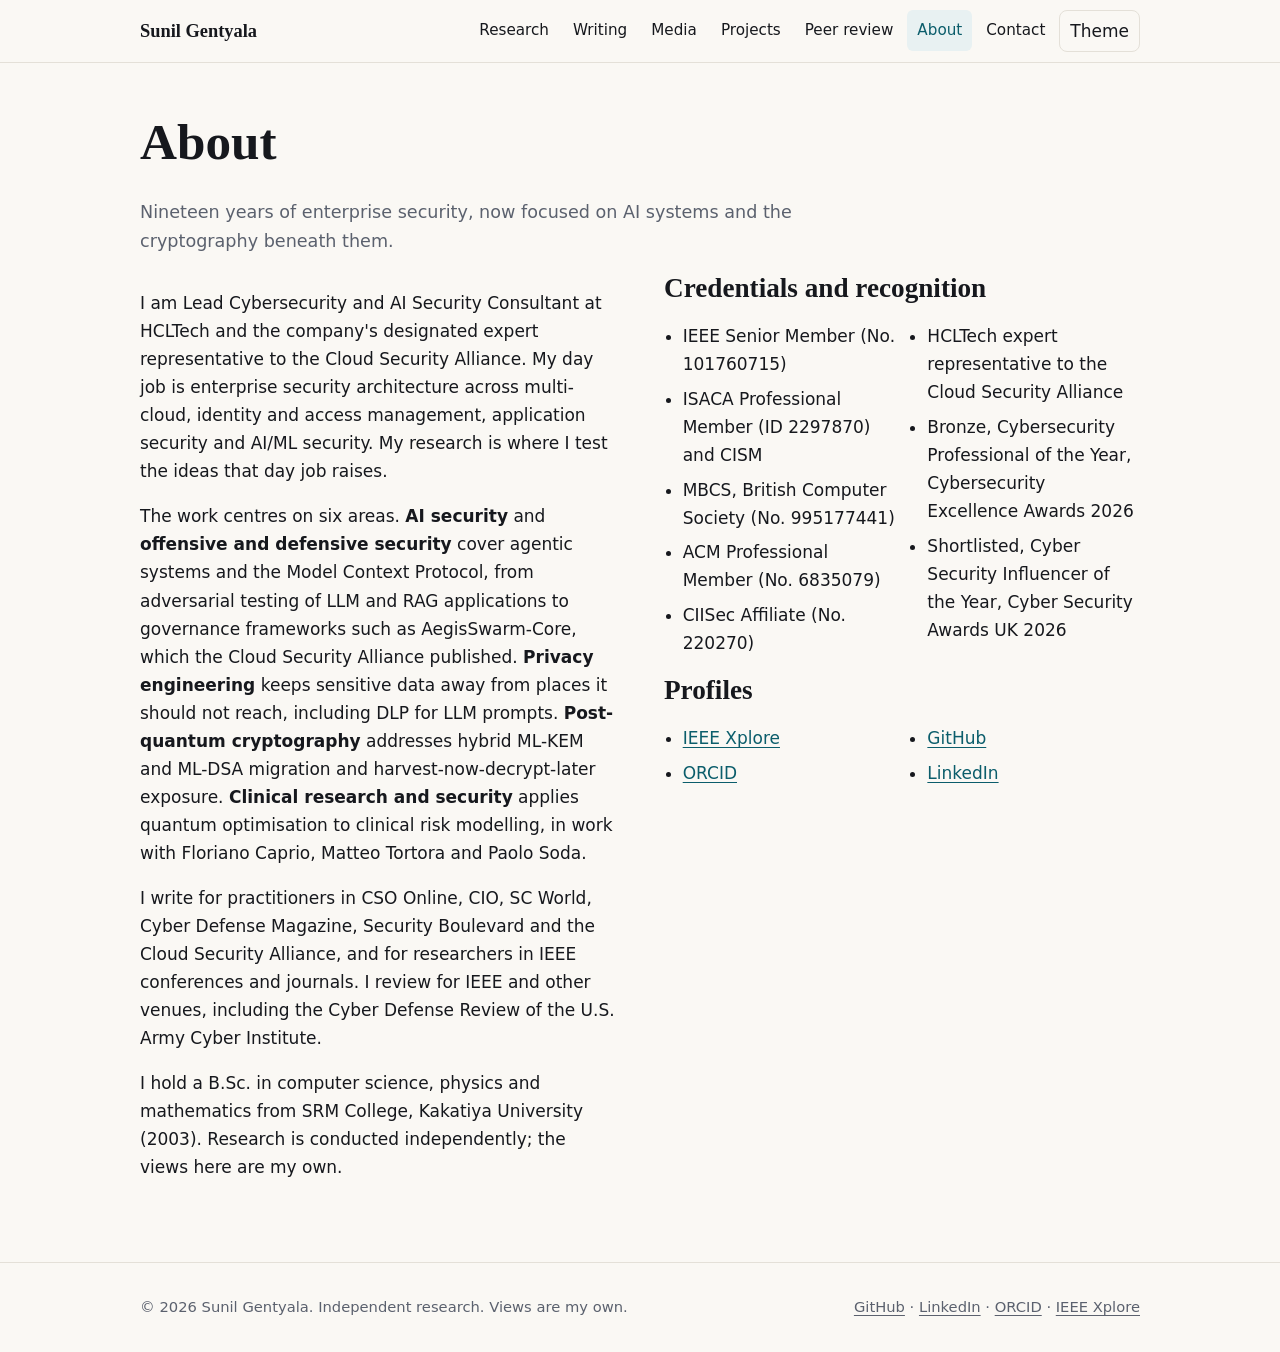
==== about.html @ 86c9c81c "Redesign site as multi-page: six focus areas, filterable research and writing, peer review, media" ====
<!doctype html>
<html lang="en"><head><meta charset="utf-8"><meta name="viewport" content="width=device-width,initial-scale=1">
<title>About | Sunil Gentyala</title><meta name="description" content="About Sunil Gentyala: AI security researcher, IEEE Senior Member, HCLTech expert representative to the Cloud Security Alliance.">
<link rel="canonical" href="https://sunilgentyala.com/about.html">
<meta property="og:title" content="About | Sunil Gentyala"><meta property="og:description" content="About Sunil Gentyala: AI security researcher, IEEE Senior Member, HCLTech expert representative to the Cloud Security Alliance."><meta property="og:type" content="website"><meta property="og:url" content="https://sunilgentyala.com/about.html"><meta property="og:image" content="https://sunilgentyala.com/assets/profile.jpg">
<link rel="icon" href="assets/favicon.ico"><link rel="icon" type="image/png" sizes="32x32" href="assets/favicon-32x32.png"><link rel="apple-touch-icon" href="assets/apple-touch-icon.png">
<link rel="stylesheet" href="assets/site.css"><script type="application/ld+json">{"@context": "https://schema.org", "@type": "Person", "name": "Sunil Gentyala", "url": "https://sunilgentyala.com", "jobTitle": "Lead Cybersecurity and AI Security Consultant", "worksFor": {"@type": "Organization", "name": "HCLTech"}, "sameAs": ["https://github.com/sunilgentyala", "https://www.linkedin.com/in/sunil-gentyala/", "https://orcid.org/0009-0005-2642-3479", "https://ieeexplore.ieee.org/author/445793536496057"], "knowsAbout": ["AI security", "Offensive security", "Defensive security", "Privacy engineering", "Post-quantum cryptography", "Clinical research and security"]}</script></head>
<body><a class="skip" href="#main">Skip to content</a>
<header class="site"><div class="wrap"><a class="brand" href="index.html">Sunil Gentyala</a>
<nav aria-label="Primary"><ul><li><a href="research.html">Research</a></li><li><a href="writing.html">Writing</a></li><li><a href="media.html">Media</a></li><li><a href="projects.html">Projects</a></li><li><a href="service.html">Peer review</a></li><li><a href="about.html" aria-current="page">About</a></li><li><a href="contact.html">Contact</a></li><li><button id="theme" class="theme" aria-label="Toggle dark mode">Theme</button></li></ul></nav></div></header>
<main id="main"><section class="page-head"><div class="wrap"><h1>About</h1><p>Nineteen years of enterprise security, now focused on AI systems and the cryptography beneath them.</p></div></section>
<div class="wrap cols"><div class="prose">
<p>I am Lead Cybersecurity and AI Security Consultant at HCLTech and the company's designated expert representative to the Cloud Security Alliance. My day job is enterprise security architecture across multi-cloud, identity and access management, application security and AI/ML security. My research is where I test the ideas that day job raises.</p>
<p>The work centres on six areas. <strong>AI security</strong> and <strong>offensive and defensive security</strong> cover agentic systems and the Model Context Protocol, from adversarial testing of LLM and RAG applications to governance frameworks such as AegisSwarm-Core, which the Cloud Security Alliance published. <strong>Privacy engineering</strong> keeps sensitive data away from places it should not reach, including DLP for LLM prompts. <strong>Post-quantum cryptography</strong> addresses hybrid ML-KEM and ML-DSA migration and harvest-now-decrypt-later exposure. <strong>Clinical research and security</strong> applies quantum optimisation to clinical risk modelling, in work with Floriano Caprio, Matteo Tortora and Paolo Soda.</p>
<p>I write for practitioners in CSO Online, CIO, SC World, Cyber Defense Magazine, Security Boulevard and the Cloud Security Alliance, and for researchers in IEEE conferences and journals. I review for IEEE and other venues, including the Cyber Defense Review of the U.S. Army Cyber Institute.</p>
<p>I hold a B.Sc. in computer science, physics and mathematics from SRM College, Kakatiya University (2003). Research is conducted independently; the views here are my own.</p>
</div><aside><h2>Credentials and recognition</h2><ul class="creds"><li>IEEE Senior Member (No. 101760715)</li><li>ISACA Professional Member (ID 2297870) and CISM</li><li>MBCS, British Computer Society (No. 995177441)</li><li>ACM Professional Member (No. 6835079)</li><li>CIISec Affiliate (No. 220270)</li><li>HCLTech expert representative to the Cloud Security Alliance</li><li>Bronze, Cybersecurity Professional of the Year, Cybersecurity Excellence Awards 2026</li><li>Shortlisted, Cyber Security Influencer of the Year, Cyber Security Awards UK 2026</li></ul>
<h2>Profiles</h2><ul class="creds"><li><a href="https://ieeexplore.ieee.org/author/445793536496057" rel="noopener">IEEE Xplore</a></li><li><a href="https://orcid.org/0009-0005-2642-3479" rel="noopener">ORCID</a></li><li><a href="https://github.com/sunilgentyala" rel="noopener">GitHub</a></li><li><a href="https://www.linkedin.com/in/sunil-gentyala/" rel="noopener">LinkedIn</a></li></ul></aside></div></main>
<footer class="site"><div class="wrap"><span>&copy; 2026 Sunil Gentyala. Independent research. Views are my own.</span>
<span><a href="https://github.com/sunilgentyala" rel="noopener">GitHub</a> &middot; <a href="https://www.linkedin.com/in/sunil-gentyala/" rel="noopener">LinkedIn</a> &middot; <a href="https://orcid.org/0009-0005-2642-3479" rel="noopener">ORCID</a> &middot; <a href="https://ieeexplore.ieee.org/author/445793536496057" rel="noopener">IEEE Xplore</a></span></div></footer>
<script src="assets/site.js"></script></body></html>
---- assets/site.css ----
:root{--bg:#faf8f4;--surface:#fff;--ink:#16181d;--mute:#5b616e;--line:#e4e0d8;--acc:#0b5d6b;--acc2:#e8f1f2;--ok:#1d6b3c;--okbg:#e6f3ea}
@media (prefers-color-scheme:dark){:root:not([data-theme=light]){--bg:#101316;--surface:#171b20;--ink:#ecebe7;--mute:#9aa1ad;--line:#2a3038;--acc:#6cc3d1;--acc2:#16282c;--ok:#7fd3a0;--okbg:#14261c}}
:root[data-theme=dark]{--bg:#101316;--surface:#171b20;--ink:#ecebe7;--mute:#9aa1ad;--line:#2a3038;--acc:#6cc3d1;--acc2:#16282c;--ok:#7fd3a0;--okbg:#14261c}
*{box-sizing:border-box}html{scroll-behavior:smooth}
body{margin:0;background:var(--bg);color:var(--ink);font:17px/1.65 system-ui,-apple-system,"Segoe UI",Roboto,sans-serif}
a{color:var(--acc);text-underline-offset:3px}a:hover{text-decoration-thickness:2px}
h1,h2,h3{font-family:Georgia,"Times New Roman",serif;line-height:1.2;margin:0 0 .5em;font-weight:600}
h1{font-size:clamp(2rem,5vw,3.2rem)}h2{font-size:1.7rem}h3{font-size:1.08rem;font-family:inherit;font-weight:600;line-height:1.4;margin-bottom:.25em}
.wrap{max-width:1040px;margin:0 auto;padding:0 20px}
.skip{position:absolute;left:-999px}.skip:focus{left:10px;top:10px;background:var(--surface);padding:8px;z-index:9}
header.site{border-bottom:1px solid var(--line);background:var(--bg);position:sticky;top:0;z-index:5}
header.site .wrap{display:flex;align-items:center;justify-content:space-between;gap:16px;min-height:62px;flex-wrap:wrap}
.brand{font-family:Georgia,serif;font-weight:700;font-size:1.15rem;color:var(--ink);text-decoration:none}
nav ul{display:flex;gap:4px;list-style:none;margin:0;padding:0;flex-wrap:wrap}
nav a{display:block;padding:8px 10px;color:var(--ink);text-decoration:none;border-radius:6px;font-size:.95rem}
nav a:hover,nav a[aria-current]{background:var(--acc2);color:var(--acc)}
.hero{padding:64px 0 40px}
.hero .wrap{display:grid;grid-template-columns:1.5fr 1fr;gap:40px;align-items:center}
.eyebrow{color:var(--acc);font-weight:600;letter-spacing:.08em;text-transform:uppercase;font-size:.8rem;margin:0 0 12px}
.lead{font-size:1.2rem;color:var(--mute);max-width:36em}
.hero img{width:100%;max-width:340px;justify-self:center;border-radius:14px;aspect-ratio:1;object-fit:cover;border:1px solid var(--line)}
.btns{display:flex;gap:12px;flex-wrap:wrap;margin-top:24px}
.btn{display:inline-block;padding:11px 20px;border-radius:8px;background:var(--acc);color:var(--bg);text-decoration:none;font-weight:600}
.btn.alt{background:transparent;color:var(--acc);border:1px solid var(--acc)}
.stats{display:grid;grid-template-columns:repeat(4,1fr);gap:0;border:1px solid var(--line);border-radius:12px;background:var(--surface);margin:8px 0 56px}
.stats div{padding:20px;text-align:center;border-right:1px solid var(--line)}.stats div:last-child{border:0}
.stats b{display:block;font-family:Georgia,serif;font-size:2rem;color:var(--acc)}.stats span{font-size:.85rem;color:var(--mute)}
section.block{padding:32px 0}
.grid{display:grid;grid-template-columns:repeat(auto-fill,minmax(290px,1fr));gap:18px;list-style:none;margin:0;padding:0}
.area{display:block;padding:24px;border:1px solid var(--line);border-radius:12px;background:var(--surface);text-decoration:none;color:var(--ink);transition:border-color .15s,transform .15s}
.area:hover{border-color:var(--acc);transform:translateY(-2px)}
.area h3{font-family:Georgia,serif;font-size:1.25rem;color:var(--acc)}.area p{margin:0;color:var(--mute);font-size:.97rem}
.area .more{display:inline-block;margin-top:14px;color:var(--acc);font-weight:600;font-size:.92rem}
.page-head{padding:48px 0 16px}.page-head p{color:var(--mute);max-width:42em;font-size:1.1rem;margin:0}
ul.list{list-style:none;padding:0;margin:0}
.item{padding:20px 0;border-bottom:1px solid var(--line)}
.card{padding:20px;border:1px solid var(--line);border-radius:12px;background:var(--surface)}
.grid .card{border-bottom:1px solid var(--line)}
.item p{margin:.25em 0}.au{color:var(--mute);font-size:.95rem}.meta{font-size:.92rem;color:var(--mute)}
.doi{font-size:.85rem}.tags{margin-top:8px!important}
.tag{display:inline-block;font-size:.75rem;padding:2px 9px;border-radius:99px;background:var(--acc2);color:var(--acc);margin:0 6px 4px 0}
.pill{display:inline-block;font-size:.72rem;font-weight:600;padding:1px 9px;border-radius:99px;border:1px solid var(--line);color:var(--mute);margin:0 4px;text-transform:uppercase;letter-spacing:.04em}
.pill.ok{color:var(--ok);background:var(--okbg);border-color:transparent}
.filters{display:flex;flex-wrap:wrap;gap:8px;align-items:center;margin:20px 0 4px}
.chip{font:inherit;font-size:.88rem;padding:6px 14px;border-radius:99px;border:1px solid var(--line);background:var(--surface);color:var(--ink);cursor:pointer}
.chip.on{background:var(--acc);color:var(--bg);border-color:var(--acc)}
.search{font:inherit;font-size:.9rem;padding:7px 12px;border:1px solid var(--line);border-radius:8px;background:var(--surface);color:var(--ink);margin-left:auto;min-width:150px}
.count{color:var(--mute);font-size:.9rem;margin:10px 0}
.cols{display:grid;grid-template-columns:1fr 1fr;gap:48px}
.prose p{max-width:42em}.prose h2{margin-top:1.6em}
.creds{columns:2;gap:32px;padding-left:1.1em}.creds li{margin-bottom:.4em;break-inside:avoid}
footer.site{border-top:1px solid var(--line);margin-top:64px;padding:32px 0;color:var(--mute);font-size:.92rem}
footer.site .wrap{display:flex;justify-content:space-between;gap:16px;flex-wrap:wrap}
footer a{color:var(--mute)}
.theme{font:inherit;background:none;border:1px solid var(--line);color:var(--ink);border-radius:8px;padding:6px 10px;cursor:pointer}
.hidden{display:none!important}
:focus-visible{outline:3px solid var(--acc);outline-offset:2px}
@media (max-width:760px){.hero .wrap,.cols{grid-template-columns:1fr}.stats{grid-template-columns:1fr 1fr}.stats div:nth-child(2){border-right:0}.stats div{border-bottom:1px solid var(--line)}.creds{columns:1}.search{margin-left:0;width:100%}}
@media print{header.site,footer.site,.filters{display:none}}
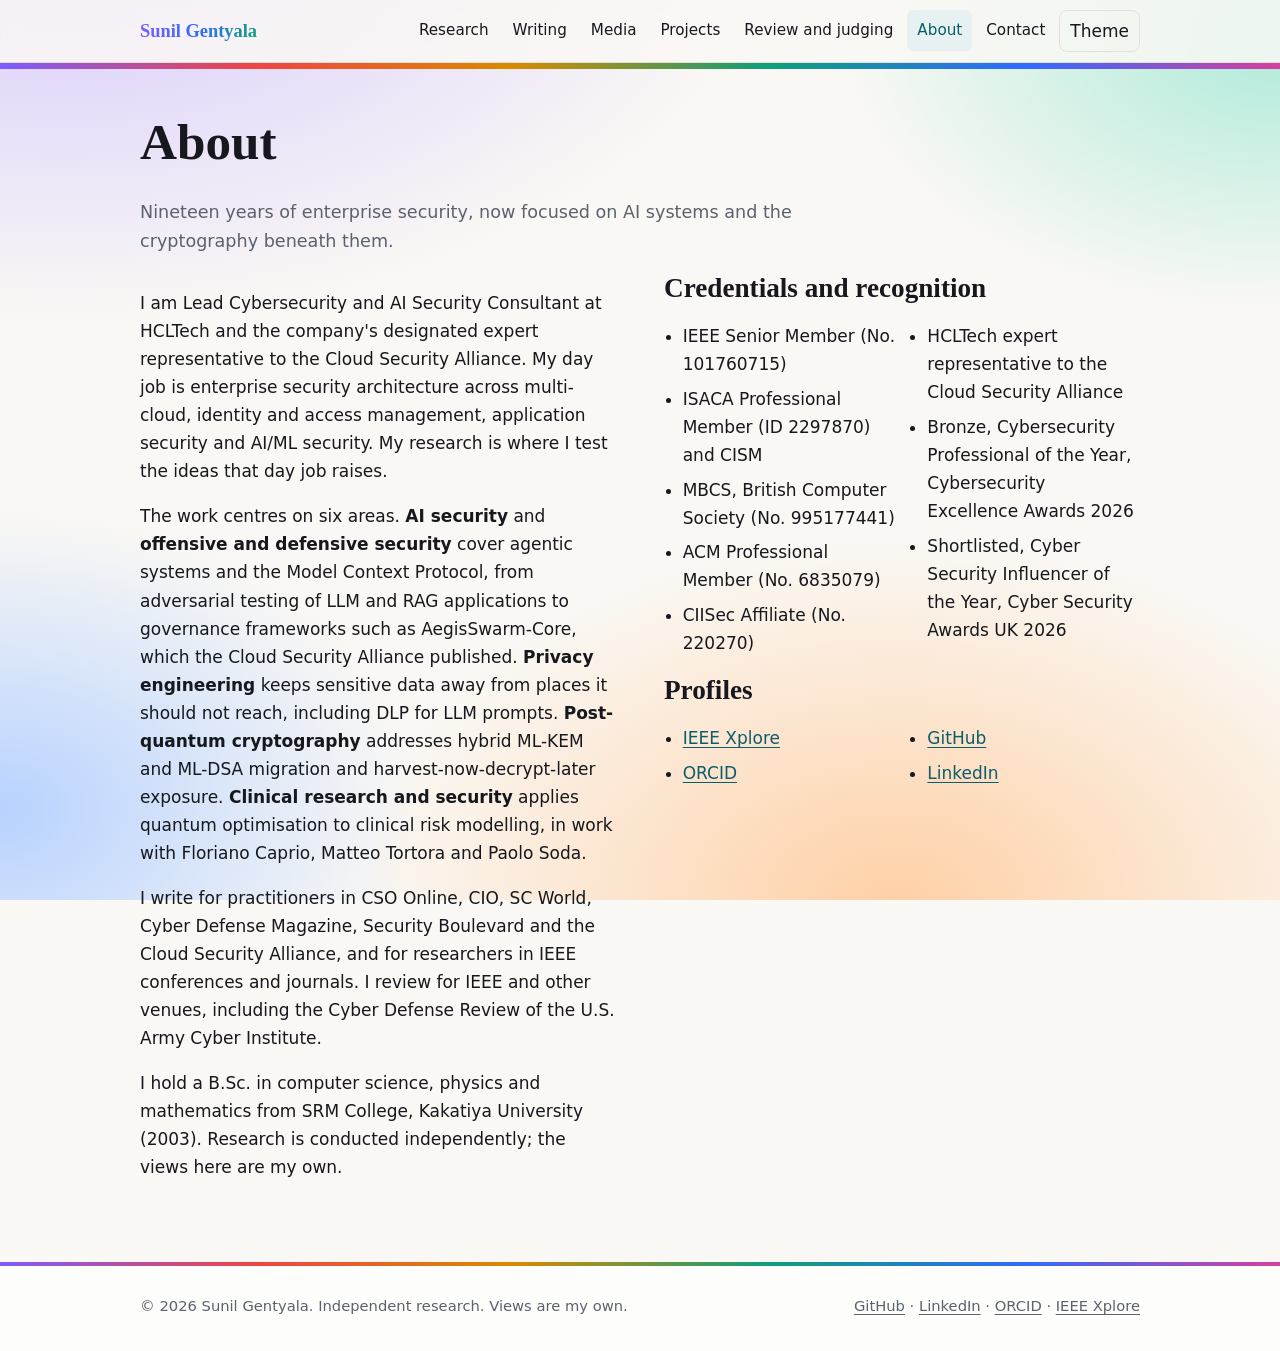
==== commit 4044f468: "Colour redesign, animated research map GIF, updated peer review and judging records, fix ContextGuar" ====
--- a/about.html
+++ b/about.html
@@ -7,8 +7,8 @@
 <link rel="stylesheet" href="assets/site.css"><script type="application/ld+json">{"@context": "https://schema.org", "@type": "Person", "name": "Sunil Gentyala", "url": "https://sunilgentyala.com", "jobTitle": "Lead Cybersecurity and AI Security Consultant", "worksFor": {"@type": "Organization", "name": "HCLTech"}, "sameAs": ["https://github.com/sunilgentyala", "https://www.linkedin.com/in/sunil-gentyala/", "https://orcid.org/0009-0005-2642-3479", "https://ieeexplore.ieee.org/author/445793536496057"], "knowsAbout": ["AI security", "Offensive security", "Defensive security", "Privacy engineering", "Post-quantum cryptography", "Clinical research and security"]}</script></head>
 <body><a class="skip" href="#main">Skip to content</a>
 <header class="site"><div class="wrap"><a class="brand" href="index.html">Sunil Gentyala</a>
-<nav aria-label="Primary"><ul><li><a href="research.html">Research</a></li><li><a href="writing.html">Writing</a></li><li><a href="media.html">Media</a></li><li><a href="projects.html">Projects</a></li><li><a href="service.html">Peer review</a></li><li><a href="about.html" aria-current="page">About</a></li><li><a href="contact.html">Contact</a></li><li><button id="theme" class="theme" aria-label="Toggle dark mode">Theme</button></li></ul></nav></div></header>
-<main id="main"><section class="page-head"><div class="wrap"><h1>About</h1><p>Nineteen years of enterprise security, now focused on AI systems and the cryptography beneath them.</p></div></section>
+<nav aria-label="Primary"><ul><li><a href="research.html">Research</a></li><li><a href="writing.html">Writing</a></li><li><a href="media.html">Media</a></li><li><a href="projects.html">Projects</a></li><li><a href="service.html">Review and judging</a></li><li><a href="about.html" aria-current="page">About</a></li><li><a href="contact.html">Contact</a></li><li><button id="theme" class="theme" aria-label="Toggle dark mode">Theme</button></li></ul></nav></div></header>
+<main id="main"><section class="page-head "><div class="wrap"><h1>About</h1><p>Nineteen years of enterprise security, now focused on AI systems and the cryptography beneath them.</p></div></section>
 <div class="wrap cols"><div class="prose">
 <p>I am Lead Cybersecurity and AI Security Consultant at HCLTech and the company's designated expert representative to the Cloud Security Alliance. My day job is enterprise security architecture across multi-cloud, identity and access management, application security and AI/ML security. My research is where I test the ideas that day job raises.</p>
 <p>The work centres on six areas. <strong>AI security</strong> and <strong>offensive and defensive security</strong> cover agentic systems and the Model Context Protocol, from adversarial testing of LLM and RAG applications to governance frameworks such as AegisSwarm-Core, which the Cloud Security Alliance published. <strong>Privacy engineering</strong> keeps sensitive data away from places it should not reach, including DLP for LLM prompts. <strong>Post-quantum cryptography</strong> addresses hybrid ML-KEM and ML-DSA migration and harvest-now-decrypt-later exposure. <strong>Clinical research and security</strong> applies quantum optimisation to clinical risk modelling, in work with Floriano Caprio, Matteo Tortora and Paolo Soda.</p>
--- a/assets/site.css
+++ b/assets/site.css
@@ -56,4 +56,52 @@
 .hidden{display:none!important}
 :focus-visible{outline:3px solid var(--acc);outline-offset:2px}
 @media (max-width:760px){.hero .wrap,.cols{grid-template-columns:1fr}.stats{grid-template-columns:1fr 1fr}.stats div:nth-child(2){border-right:0}.stats div{border-bottom:1px solid var(--line)}.creds{columns:1}.search{margin-left:0;width:100%}}
-@media print{header.site,footer.site,.filters{display:none}}+@media print{header.site,footer.site,.filters{display:none}}
+
+:root{--c-ai:#7c5cff;--c-off:#ef4444;--c-def:#0e9f7a;--c-priv:#d98a00;--c-pqc:#2f6bff;--c-clin:#d6409f;--c-none:#64748b;
+--bgfx:radial-gradient(1100px 640px at 5% -10%,#d4c6ff 0,transparent 65%),radial-gradient(800px 500px at 100% 4%,#aeead9 0,transparent 55%),radial-gradient(900px 600px at 70% 100%,#ffd0a6 0,transparent 60%),radial-gradient(700px 500px at 0% 90%,#b7d2ff 0,transparent 60%)}
+@media (prefers-color-scheme:dark){:root:not([data-theme=light]){--bgfx:radial-gradient(900px 520px at 8% -8%,#2a1f5c 0,transparent 60%),radial-gradient(800px 500px at 100% 4%,#0d3a33 0,transparent 55%),radial-gradient(900px 600px at 70% 100%,#43260c 0,transparent 60%),radial-gradient(700px 500px at 0% 90%,#10264d 0,transparent 60%);--c-ai:#9b83ff;--c-off:#ff7b7b;--c-def:#34d3a6;--c-priv:#ffc14d;--c-pqc:#6b97ff;--c-clin:#f27cc4}}
+:root[data-theme=dark]{--bgfx:radial-gradient(900px 520px at 8% -8%,#2a1f5c 0,transparent 60%),radial-gradient(800px 500px at 100% 4%,#0d3a33 0,transparent 55%),radial-gradient(900px 600px at 70% 100%,#43260c 0,transparent 60%),radial-gradient(700px 500px at 0% 90%,#10264d 0,transparent 60%);--c-ai:#9b83ff;--c-off:#ff7b7b;--c-def:#34d3a6;--c-priv:#ffc14d;--c-pqc:#6b97ff;--c-clin:#f27cc4}
+body{background-color:var(--bg);background-image:var(--bgfx);background-attachment:fixed;background-repeat:no-repeat}
+header.site{background:color-mix(in srgb,var(--bg) 82%,transparent);backdrop-filter:blur(10px);-webkit-backdrop-filter:blur(10px)}
+.brand{background:linear-gradient(90deg,var(--c-ai),var(--c-pqc),var(--c-def));-webkit-background-clip:text;background-clip:text;color:transparent}
+h1{background:linear-gradient(100deg,var(--ink) 30%,var(--c-ai) 62%,var(--c-pqc) 85%);-webkit-background-clip:text;background-clip:text;color:transparent}
+.page-head h1{background:none;color:var(--ink)}
+.eyebrow{display:flex;gap:8px;flex-wrap:wrap}
+.eyebrow span{padding:3px 12px;border-radius:99px;font-size:.74rem;background:var(--acc2);border:1px solid color-mix(in srgb,var(--acc) 25%,transparent)}
+.eyebrow span:nth-child(1){color:var(--c-ai)}.eyebrow span:nth-child(2){color:var(--c-def)}.eyebrow span:nth-child(3){color:var(--c-priv)}
+.hero img{box-shadow:0 18px 50px -12px color-mix(in srgb,var(--c-ai) 55%,transparent),0 0 0 6px color-mix(in srgb,var(--surface) 70%,transparent);border:0}
+.btn{background:linear-gradient(100deg,var(--c-ai),var(--c-pqc));color:#fff;box-shadow:0 8px 22px -8px var(--c-ai);transition:transform .15s}
+.btn:hover{transform:translateY(-2px)}.btn.alt{background:var(--surface);color:var(--ink);border:1px solid var(--line);box-shadow:none}
+.banner{margin:8px 0 28px;border-radius:16px;overflow:hidden;box-shadow:0 20px 50px -20px rgba(20,24,60,.55);border:1px solid color-mix(in srgb,var(--c-ai) 25%,transparent)}
+.banner img{display:block;width:100%;height:auto}
+.stats{background:color-mix(in srgb,var(--surface) 85%,transparent);backdrop-filter:blur(6px);overflow:hidden;position:relative}
+.stats::before{content:"";position:absolute;inset:0 0 auto 0;height:4px;background:linear-gradient(90deg,var(--c-ai),var(--c-off),var(--c-priv),var(--c-def),var(--c-pqc),var(--c-clin))}
+.stats b{background:linear-gradient(120deg,var(--c-ai),var(--c-pqc));-webkit-background-clip:text;background-clip:text;color:transparent}
+.stats div:nth-child(2) b{background:linear-gradient(120deg,var(--c-def),var(--c-pqc));-webkit-background-clip:text;background-clip:text}
+.stats div:nth-child(3) b{background:linear-gradient(120deg,var(--c-priv),var(--c-off));-webkit-background-clip:text;background-clip:text}
+.stats div:nth-child(4) b{background:linear-gradient(120deg,var(--c-clin),var(--c-ai));-webkit-background-clip:text;background-clip:text}
+.grid>li{display:flex}.grid>li>.area{flex:1}
+.area{position:relative;overflow:hidden;background:color-mix(in srgb,var(--surface) 88%,transparent);backdrop-filter:blur(6px)}
+.area::before{content:"";position:absolute;inset:0 0 auto 0;height:5px;background:var(--ac)}
+.area::after{content:"";position:absolute;right:-40px;top:-40px;width:130px;height:130px;border-radius:50%;background:var(--ac);opacity:.13;transition:transform .3s,opacity .3s}
+.area:hover::after{transform:scale(1.6);opacity:.2}.area:hover{border-color:var(--ac);box-shadow:0 14px 34px -16px var(--ac)}
+.area h3,.area .more{color:var(--ac)}
+.a-ai{--ac:var(--c-ai)}.a-off{--ac:var(--c-off)}.a-def{--ac:var(--c-def)}.a-priv{--ac:var(--c-priv)}.a-pqc{--ac:var(--c-pqc)}.a-clin{--ac:var(--c-clin)}
+.c-ai{--ac:var(--c-ai)}.c-off{--ac:var(--c-off)}.c-def{--ac:var(--c-def)}.c-priv{--ac:var(--c-priv)}.c-pqc{--ac:var(--c-pqc)}.c-clin{--ac:var(--c-clin)}.c-none{--ac:var(--c-none)}
+li.item{padding-left:18px;border-left:4px solid var(--ac);margin:10px 0;border-bottom:0;border-radius:0 12px 12px 0;background:linear-gradient(90deg,color-mix(in srgb,var(--ac) 9%,transparent),transparent 55%);transition:transform .15s}
+li.item:hover{transform:translateX(3px)}
+.card.item{background:color-mix(in srgb,var(--surface) 90%,transparent);border:1px solid var(--line);border-left:4px solid var(--ac);border-radius:12px;padding:20px}
+.tag{background:color-mix(in srgb,var(--tc,var(--acc)) 14%,transparent);color:var(--tc,var(--acc))}
+.t-ai{--tc:var(--c-ai)}.t-off{--tc:var(--c-off)}.t-def{--tc:var(--c-def)}.t-priv{--tc:var(--c-priv)}.t-pqc{--tc:var(--c-pqc)}.t-clin{--tc:var(--c-clin)}
+.chip{background:color-mix(in srgb,var(--surface) 85%,transparent)}
+.chip.on{background:linear-gradient(100deg,var(--c-ai),var(--c-pqc));border-color:transparent;color:#fff}
+.chip.f-ai.on{background:var(--c-ai)}.chip.f-off.on{background:var(--c-off)}.chip.f-def.on{background:var(--c-def)}.chip.f-priv.on{background:var(--c-priv)}.chip.f-pqc.on{background:var(--c-pqc)}.chip.f-clin.on{background:var(--c-clin)}
+.chip.on{color:#fff}.chip:hover{border-color:var(--acc)}
+.page-head{position:relative}.page-head::before{content:"";position:absolute;left:0;right:0;top:0;height:6px;background:var(--ac,linear-gradient(90deg,var(--c-ai),var(--c-off),var(--c-priv),var(--c-def),var(--c-pqc),var(--c-clin)))}
+.page-head.c-ai,.page-head.c-off,.page-head.c-def,.page-head.c-priv,.page-head.c-pqc,.page-head.c-clin{background:linear-gradient(180deg,color-mix(in srgb,var(--ac) 14%,transparent),transparent)}
+.page-head[class*=c-] h1{color:var(--ac)}
+.pill.ok{background:color-mix(in srgb,var(--c-def) 16%,transparent);color:var(--c-def)}
+footer.site{background:color-mix(in srgb,var(--surface) 70%,transparent);border-top:0;position:relative}
+footer.site::before{content:"";position:absolute;inset:0 0 auto 0;height:4px;background:linear-gradient(90deg,var(--c-ai),var(--c-off),var(--c-priv),var(--c-def),var(--c-pqc),var(--c-clin))}
+@media (prefers-reduced-motion:reduce){*{transition:none!important}}
